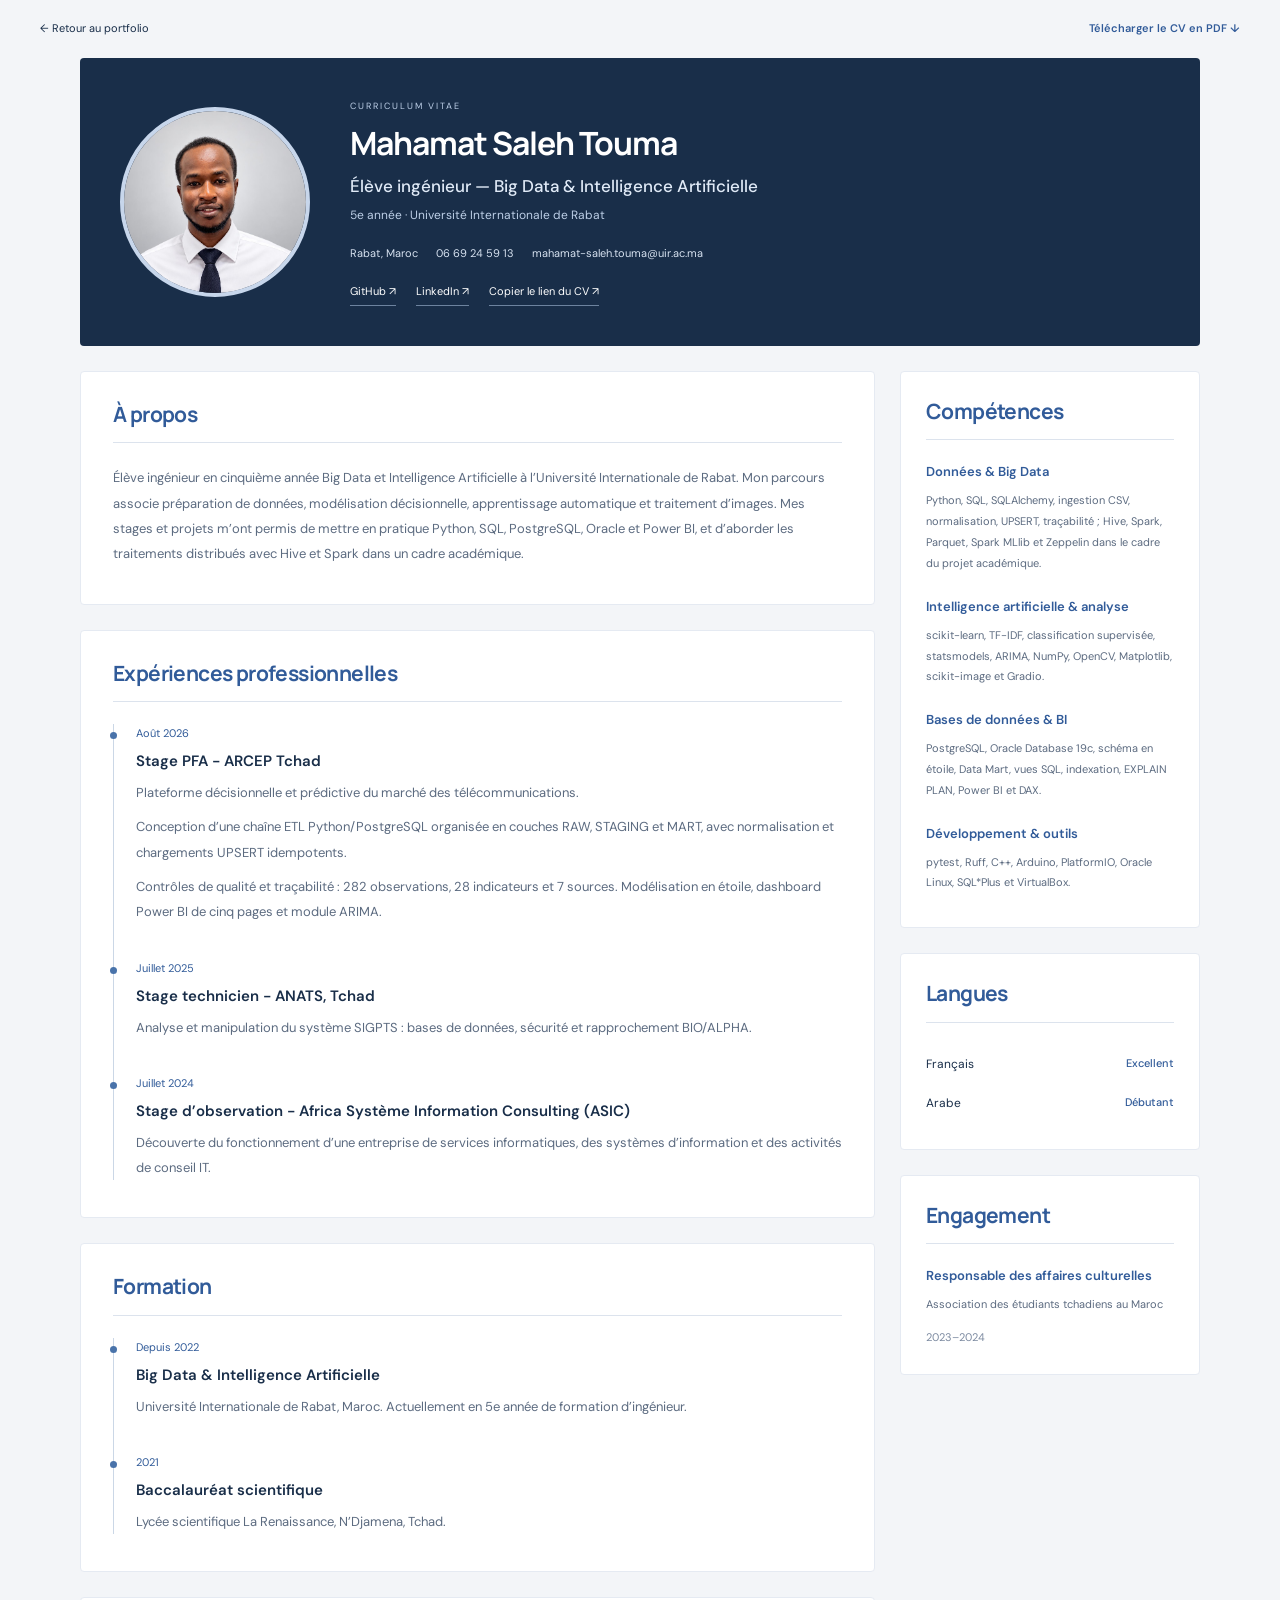
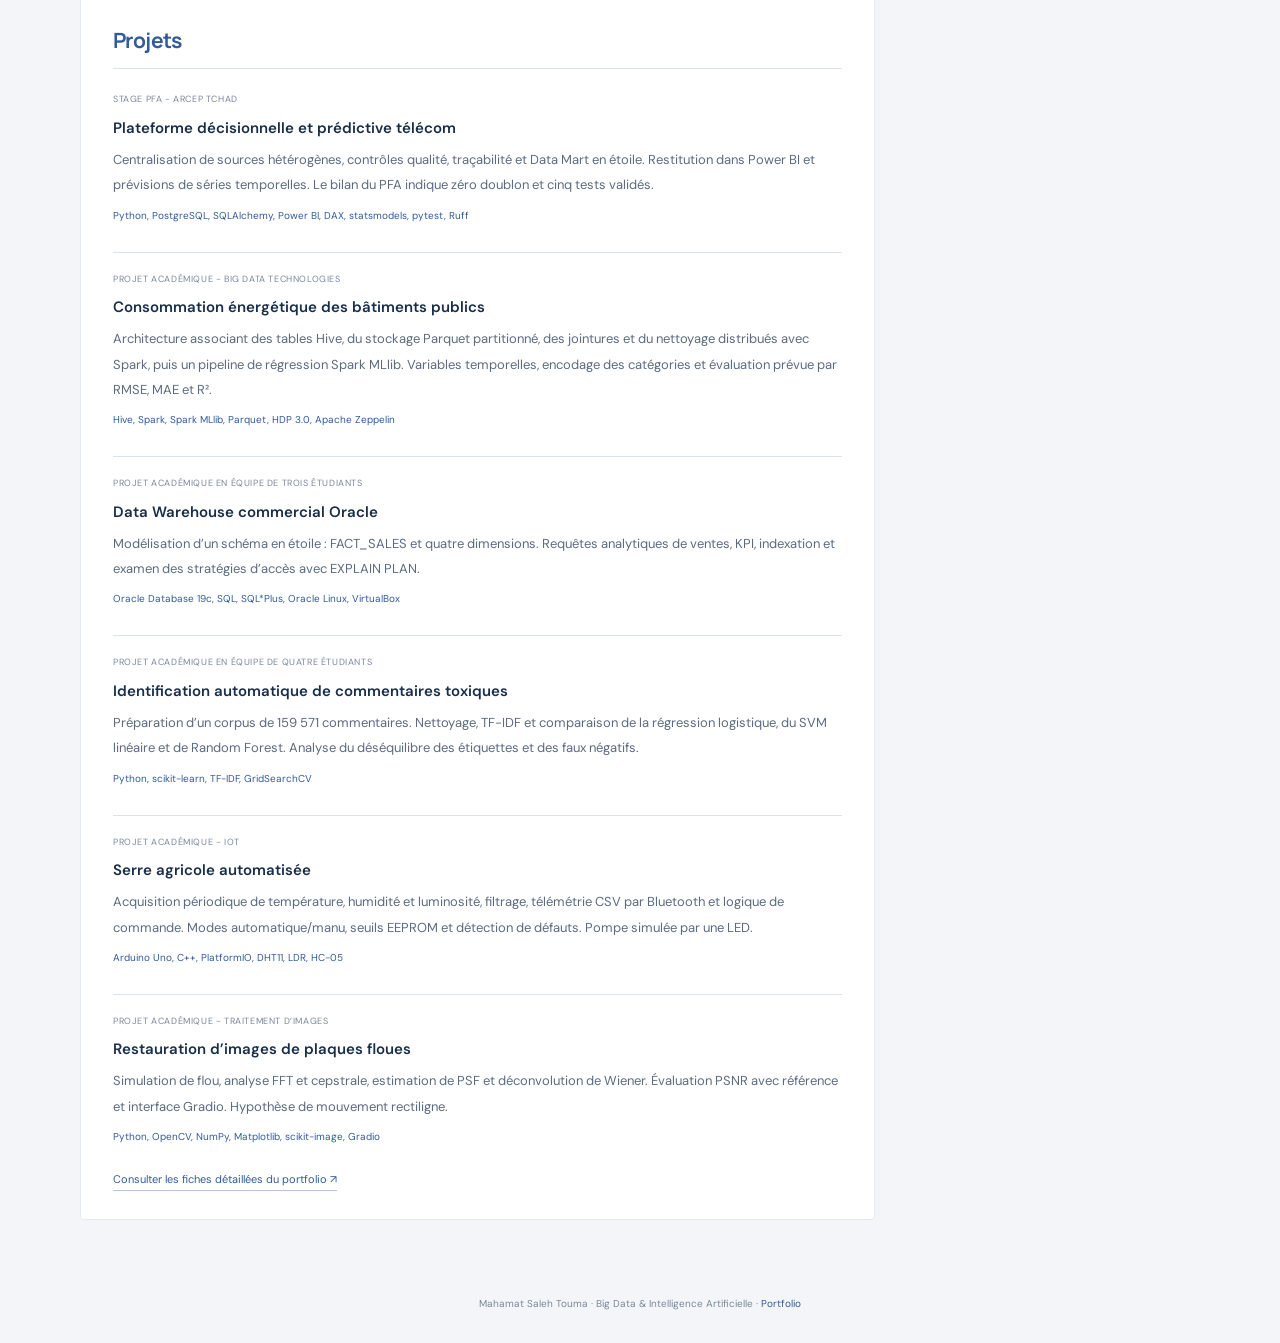
==== cv.html @ 00eb1ace "Publier le portfolio Big Data et IA" ====
<!doctype html><html lang="fr"><head><meta charset="utf-8"><meta name="viewport" content="width=device-width,initial-scale=1"><title>CV — Mahamat Saleh Touma | Big Data & IA</title><meta name="description" content="CV de Mahamat Saleh Touma, élève ingénieur en 5e année Big Data et IA à l’UIR. Expériences, formation, compétences et projets."><link rel="stylesheet" href="cv.css"></head><body>
<header class="cv-top"><a href="./">← Retour au portfolio</a><a href="cv-mahamat-saleh-touma.pdf" download>Télécharger le CV en PDF ↓</a></header>
<nav class="cv-rail" aria-label="Rubriques du CV"><a href="#profil">Profil</a><a href="#experience">Expériences</a><a href="#formation">Formation</a><a href="#competences">Compétences</a><a href="#projets">Projets</a><a href="#langues">Langues</a></nav>
<main class="cv-page"><section class="cv-banner"><img src="portrait.png" alt="Portrait de Mahamat Saleh Touma" width="1130" height="1392"><div><p class="cv-overline">CURRICULUM VITAE</p><h1>Mahamat Saleh Touma</h1><h2>Élève ingénieur — Big Data & Intelligence Artificielle</h2><p>5e année · Université Internationale de Rabat</p><div class="cv-banner-contact"><span>Rabat, Maroc</span><a href="tel:+212669245913">06 69 24 59 13</a><a href="mailto:mahamat-saleh.touma@uir.ac.ma">mahamat-saleh.touma@uir.ac.ma</a></div><div class="cv-banner-links"><a href="https://github.com/toumaj1" target="_blank" rel="noopener noreferrer">GitHub ↗</a><a href="https://www.linkedin.com/in/mahamat-saleh-touma-a83767278" target="_blank" rel="noopener noreferrer">LinkedIn ↗</a><button id="share-cv" type="button">Copier le lien du CV ↗</button><span id="copy-status" role="status"></span></div></div></section>
<div class="cv-columns"><div class="cv-main"><section class="cv-panel" id="profil"><h2>À propos</h2><p>Élève ingénieur en cinquième année Big Data et Intelligence Artificielle à l’Université Internationale de Rabat. Mon parcours associe préparation de données, modélisation décisionnelle, apprentissage automatique et traitement d’images. Mes stages et projets m’ont permis de mettre en pratique Python, SQL, PostgreSQL, Oracle et Power BI, et d’aborder les traitements distribués avec Hive et Spark dans un cadre académique.</p></section><section class="cv-panel" id="experience"><h2>Expériences professionnelles</h2><article class="cv-entry"><span>Août 2026</span><h3>Stage PFA - ARCEP Tchad</h3><p>Plateforme décisionnelle et prédictive du marché des télécommunications.</p><p>Conception d’une chaîne ETL Python/PostgreSQL organisée en couches RAW, STAGING et MART, avec normalisation et chargements UPSERT idempotents.</p><p>Contrôles de qualité et traçabilité : 282 observations, 28 indicateurs et 7 sources. Modélisation en étoile, dashboard Power BI de cinq pages et module ARIMA.</p></article><article class="cv-entry"><span>Juillet 2025</span><h3>Stage technicien - ANATS, Tchad</h3><p>Analyse et manipulation du système SIGPTS : bases de données, sécurité et rapprochement BIO/ALPHA.</p></article><article class="cv-entry"><span>Juillet 2024</span><h3>Stage d’observation - Africa Système Information Consulting (ASIC)</h3><p>Découverte du fonctionnement d’une entreprise de services informatiques, des systèmes d’information et des activités de conseil IT.</p></article></section><section class="cv-panel" id="formation"><h2>Formation</h2><article class="cv-entry"><span>Depuis 2022</span><h3>Big Data &amp; Intelligence Artificielle</h3><p>Université Internationale de Rabat, Maroc. Actuellement en 5e année de formation d’ingénieur.</p></article><article class="cv-entry"><span>2021</span><h3>Baccalauréat scientifique</h3><p>Lycée scientifique La Renaissance, N’Djamena, Tchad.</p></article></section><section class="cv-panel" id="projets"><h2>Projets</h2><div class="cv-projects"><article class="cv-project"><p class="cv-project-type">Stage PFA - ARCEP Tchad</p><h3>Plateforme décisionnelle et prédictive télécom</h3><p>Centralisation de sources hétérogènes, contrôles qualité, traçabilité et Data Mart en étoile. Restitution dans Power BI et prévisions de séries temporelles. Le bilan du PFA indique zéro doublon et cinq tests validés.</p><p class="cv-tech">Python, PostgreSQL, SQLAlchemy, Power BI, DAX, statsmodels, pytest, Ruff</p></article><article class="cv-project"><p class="cv-project-type">Projet académique - Big Data Technologies</p><h3>Consommation énergétique des bâtiments publics</h3><p>Architecture associant des tables Hive, du stockage Parquet partitionné, des jointures et du nettoyage distribués avec Spark, puis un pipeline de régression Spark MLlib. Variables temporelles, encodage des catégories et évaluation prévue par RMSE, MAE et R².</p><p class="cv-tech">Hive, Spark, Spark MLlib, Parquet, HDP 3.0, Apache Zeppelin</p></article><article class="cv-project"><p class="cv-project-type">Projet académique en équipe de trois étudiants</p><h3>Data Warehouse commercial Oracle</h3><p>Modélisation d’un schéma en étoile : FACT_SALES et quatre dimensions. Requêtes analytiques de ventes, KPI, indexation et examen des stratégies d’accès avec EXPLAIN PLAN.</p><p class="cv-tech">Oracle Database 19c, SQL, SQL*Plus, Oracle Linux, VirtualBox</p></article><article class="cv-project"><p class="cv-project-type">Projet académique en équipe de quatre étudiants</p><h3>Identification automatique de commentaires toxiques</h3><p>Préparation d’un corpus de 159 571 commentaires. Nettoyage, TF-IDF et comparaison de la régression logistique, du SVM linéaire et de Random Forest. Analyse du déséquilibre des étiquettes et des faux négatifs.</p><p class="cv-tech">Python, scikit-learn, TF-IDF, GridSearchCV</p></article><article class="cv-project"><p class="cv-project-type">Projet académique - IoT</p><h3>Serre agricole automatisée</h3><p>Acquisition périodique de température, humidité et luminosité, filtrage, télémétrie CSV par Bluetooth et logique de commande. Modes automatique/manu, seuils EEPROM et détection de défauts. Pompe simulée par une LED.</p><p class="cv-tech">Arduino Uno, C++, PlatformIO, DHT11, LDR, HC-05</p></article><article class="cv-project"><p class="cv-project-type">Projet académique - Traitement d’images</p><h3>Restauration d’images de plaques floues</h3><p>Simulation de flou, analyse FFT et cepstrale, estimation de PSF et déconvolution de Wiener. Évaluation PSNR avec référence et interface Gradio. Hypothèse de mouvement rectiligne.</p><p class="cv-tech">Python, OpenCV, NumPy, Matplotlib, scikit-image, Gradio</p></article></div><a class="cv-more" href="./#projets">Consulter les fiches détaillées du portfolio ↗</a></section></div><aside><section class="cv-panel" id="competences"><h2>Compétences</h2><article><h3>Données &amp; Big Data</h3><p>Python, SQL, SQLAlchemy, ingestion CSV, normalisation, UPSERT, traçabilité ; Hive, Spark, Parquet, Spark MLlib et Zeppelin dans le cadre du projet académique.</p></article><article><h3>Intelligence artificielle &amp; analyse</h3><p>scikit-learn, TF-IDF, classification supervisée, statsmodels, ARIMA, NumPy, OpenCV, Matplotlib, scikit-image et Gradio.</p></article><article><h3>Bases de données &amp; BI</h3><p>PostgreSQL, Oracle Database 19c, schéma en étoile, Data Mart, vues SQL, indexation, EXPLAIN PLAN, Power BI et DAX.</p></article><article><h3>Développement &amp; outils</h3><p>pytest, Ruff, C++, Arduino, PlatformIO, Oracle Linux, SQL*Plus et VirtualBox.</p></article></section><section class="cv-panel" id="langues"><h2>Langues</h2><div class="cv-language"><span>Français</span><strong>Excellent</strong></div><div class="cv-language"><span>Arabe</span><strong>Débutant</strong></div></section><section class="cv-panel"><h2>Engagement</h2><h3>Responsable des affaires culturelles</h3><p>Association des étudiants tchadiens au Maroc</p><span class="cv-date">2023–2024</span></section></aside></div></main><footer>Mahamat Saleh Touma · Big Data & Intelligence Artificielle · <a href="./">Portfolio</a></footer><script>document.getElementById('share-cv').addEventListener('click',async()=>{let s=document.getElementById('copy-status');try{await navigator.clipboard.writeText(location.href.split('#')[0]);s.textContent='Lien copié';}catch{ s.textContent='Copiez l’adresse depuis votre navigateur.';}});</script></body></html>
---- cv.css ----
@import url('https://fonts.googleapis.com/css2?family=DM+Sans:wght@400;500;600;700&family=Manrope:wght@500;600;700;800&display=swap');
:root{--ink:#192e49;--blue:#315b99;--muted:#647186;--line:#dce3ed}*{box-sizing:border-box}html{scroll-behavior:smooth;scroll-padding-top:30px}body{margin:0;background:#f3f5f8;color:var(--ink);font-family:'DM Sans',Arial,sans-serif;line-height:1.8;font-size:14px}a{color:inherit;text-decoration:none}button{font:inherit;cursor:pointer}a:focus-visible,button:focus-visible{outline:3px solid #6b96d3;outline-offset:4px}.cv-top{max-width:1320px;margin:auto;padding:19px 40px;display:flex;justify-content:space-between;font-size:11px}.cv-top a:last-child{color:var(--blue);font-weight:600}.cv-rail{position:fixed;left:18px;top:30%;display:flex;flex-direction:column;background:#192e49;border-radius:5px;padding:15px 0;width:96px;z-index:2;box-shadow:0 6px 25px #192e4920}.cv-rail a{font-size:10px;color:#d7e2f0;text-align:center;padding:12px 5px;transition:background .2s}.cv-rail a:hover{background:#304c70;color:white}.cv-page{max-width:1160px;margin:0 auto 40px;padding:0 20px}.cv-banner{display:grid;grid-template-columns:190px 1fr;gap:40px;background:#192e49;color:white;padding:40px;border-radius:4px;align-items:center}.cv-banner img{width:190px;height:190px;object-fit:cover;object-position:50% 33%;border-radius:50%;border:4px solid #c7d6eb}.cv-overline{font-size:9px;letter-spacing:2px;color:#bdcfe7;margin:0 0 10px}.cv-banner h1{font-family:Manrope,Arial,sans-serif;font-size:32px;line-height:1.2;margin:0 0 12px;letter-spacing:-1px}.cv-banner h2{font-size:17px;font-weight:500;margin:0;color:#e0eaf7;line-height:1.5}.cv-banner>div>p:not(.cv-overline){font-size:12px;color:#bdcfe7;margin:5px 0 18px}.cv-banner-contact{display:flex;gap:7px 18px;flex-wrap:wrap;font-size:11px;color:#d7e2f0}.cv-banner-links{display:flex;gap:20px;flex-wrap:wrap;font-size:11px;margin-top:18px}.cv-banner-links button{background:none;border:0;padding:0;color:inherit;font-size:11px}.cv-banner-links a,.cv-banner-links button{border-bottom:1px solid #6d839f;padding-bottom:3px}.cv-banner-links #copy-status{font-size:10px;color:#c5d8f3}.cv-columns{display:grid;grid-template-columns:1fr 300px;gap:25px;margin-top:25px;align-items:start}.cv-panel{background:white;padding:28px 32px;margin-bottom:25px;border:1px solid #e5eaf2;border-radius:4px}.cv-panel>h2{font:700 21px/1.4 Manrope,Arial,sans-serif;color:var(--blue);margin:0 0 22px;padding-bottom:13px;border-bottom:1px solid var(--line);letter-spacing:-.6px}.cv-panel p{font-size:13px;color:#5c6b80;line-height:1.95;margin:0 0 9px}.cv-panel h3{font-size:15px;font-weight:600;line-height:1.6;margin:0 0 7px;color:var(--ink)}.cv-entry{border-left:1px solid #cbd7e6;padding:0 0 25px 22px;position:relative}.cv-entry:before{content:'';position:absolute;width:7px;height:7px;border-radius:50%;background:#4973aa;left:-4px;top:8px}.cv-entry:last-child{padding-bottom:0}.cv-entry>span{font-size:11px;color:var(--blue);display:block;margin-bottom:5px}.cv-projects{display:grid;grid-template-columns:1fr;gap:18px}.cv-project{padding-bottom:18px;border-bottom:1px solid var(--line)}.cv-project:last-child{border:0;padding-bottom:0}.cv-project .cv-project-type{font-size:9px;letter-spacing:.6px;text-transform:uppercase;margin-bottom:7px;color:#7a879a}.cv-project .cv-tech{font-size:10px;color:var(--blue);line-height:1.8;margin-top:8px}.cv-more{font-size:11px;display:inline-block;border-bottom:1px solid #b7c7df;color:var(--blue);margin-top:15px}.cv-columns aside .cv-panel{padding:25px}.cv-columns aside article+article{margin-top:23px}.cv-columns aside h3{font-size:13px;color:var(--blue)}.cv-columns aside p{font-size:11px;line-height:1.9}.cv-language{display:flex;justify-content:space-between;font-size:12px;padding:9px 0}.cv-language strong{font-size:11px;font-weight:500;color:var(--blue)}.cv-date{font-size:11px;color:#7c8aa0}footer{text-align:center;padding:10px 20px 30px;font-size:10px;color:#7a879a}footer a{color:var(--blue)}@media(max-width:1430px){.cv-rail{display:none}}@media(min-width:1600px){.cv-page{max-width:1240px}.cv-columns{grid-template-columns:1fr 340px}}@media(max-width:850px){.cv-banner{grid-template-columns:130px 1fr;gap:25px;padding:30px}.cv-banner img{width:130px;height:160px;border-radius:3px}.cv-banner h1{font-size:26px}.cv-banner h2{font-size:14px}.cv-columns{grid-template-columns:1fr 260px;gap:15px}.cv-panel{padding:23px}.cv-top{padding:17px 25px}.cv-panel>h2{font-size:19px}.cv-columns aside .cv-panel{padding:20px}}@media(max-width:650px){.cv-top{font-size:9px;padding:15px 20px;gap:20px}.cv-page{padding:0 14px}.cv-banner{display:block;padding:26px}.cv-banner img{width:115px;height:115px;border-radius:50%;margin-bottom:21px;object-position:50% 32%;border-width:3px}.cv-banner h1{font-size:27px}.cv-banner h2{font-size:15px}.cv-banner-contact{font-size:10px;gap:7px 14px}.cv-banner-links{gap:17px;font-size:10px}.cv-columns{display:flex;flex-direction:column;gap:0;margin-top:16px}.cv-main{width:100%}.cv-columns aside{width:100%}.cv-panel{padding:24px;margin-bottom:16px}.cv-panel p{font-size:12px}.cv-entry{padding-left:17px}.cv-project-type{font-size:8px!important}.cv-banner .cv-overline{font-size:8px}.cv-panel h3{font-size:14px}}@media print{body{background:white;font-size:10pt}.cv-top,.cv-rail,.cv-banner-links button{display:none}.cv-page{padding:0;max-width:none}.cv-banner{print-color-adjust:exact;-webkit-print-color-adjust:exact;padding:25px;grid-template-columns:110px 1fr;gap:25px}.cv-banner img{width:110px;height:120px;border-radius:3px}.cv-banner h1{font-size:25px}.cv-banner h2{font-size:14px}.cv-columns{display:block}.cv-panel{padding:15px 0;border:0;break-inside:auto}.cv-project,.cv-entry{break-inside:avoid}.cv-panel p{font-size:10pt}.cv-panel>h2{font-size:16pt}.cv-banner-contact{font-size:9px}footer{display:none}}
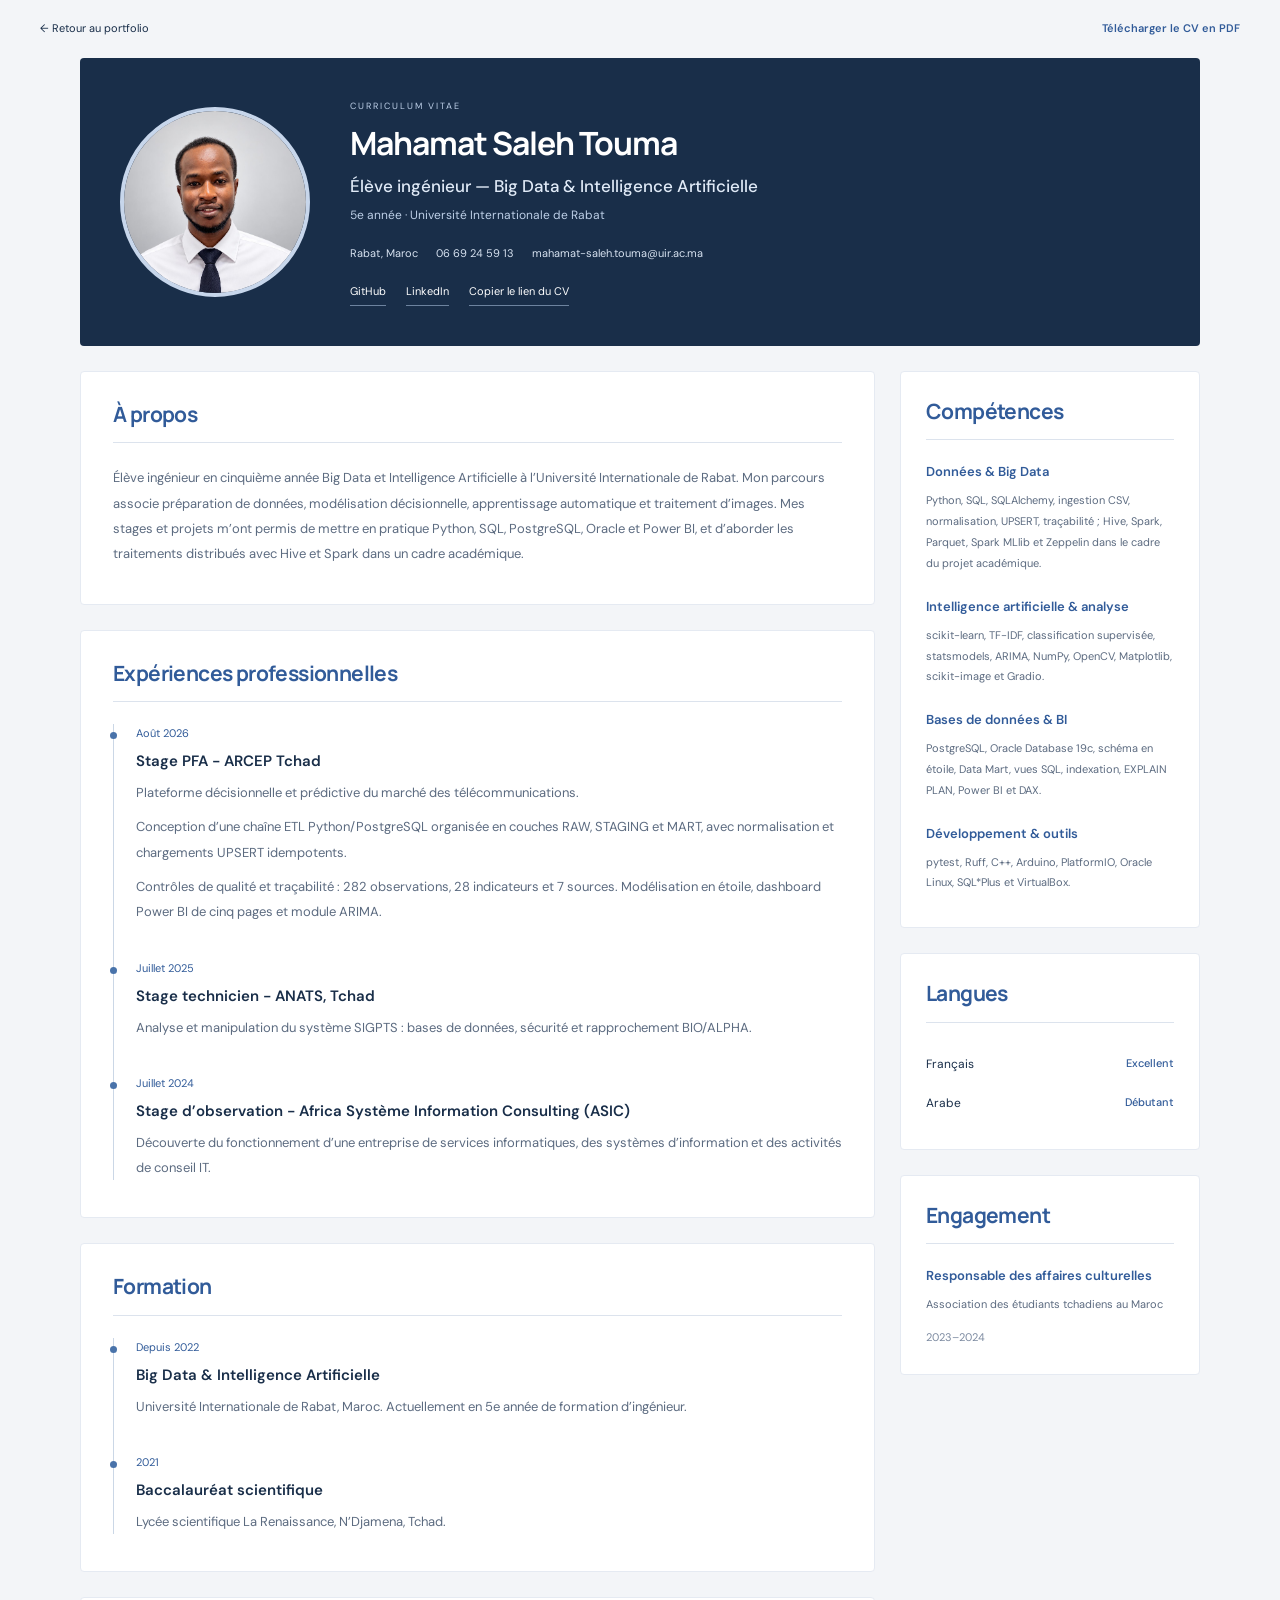
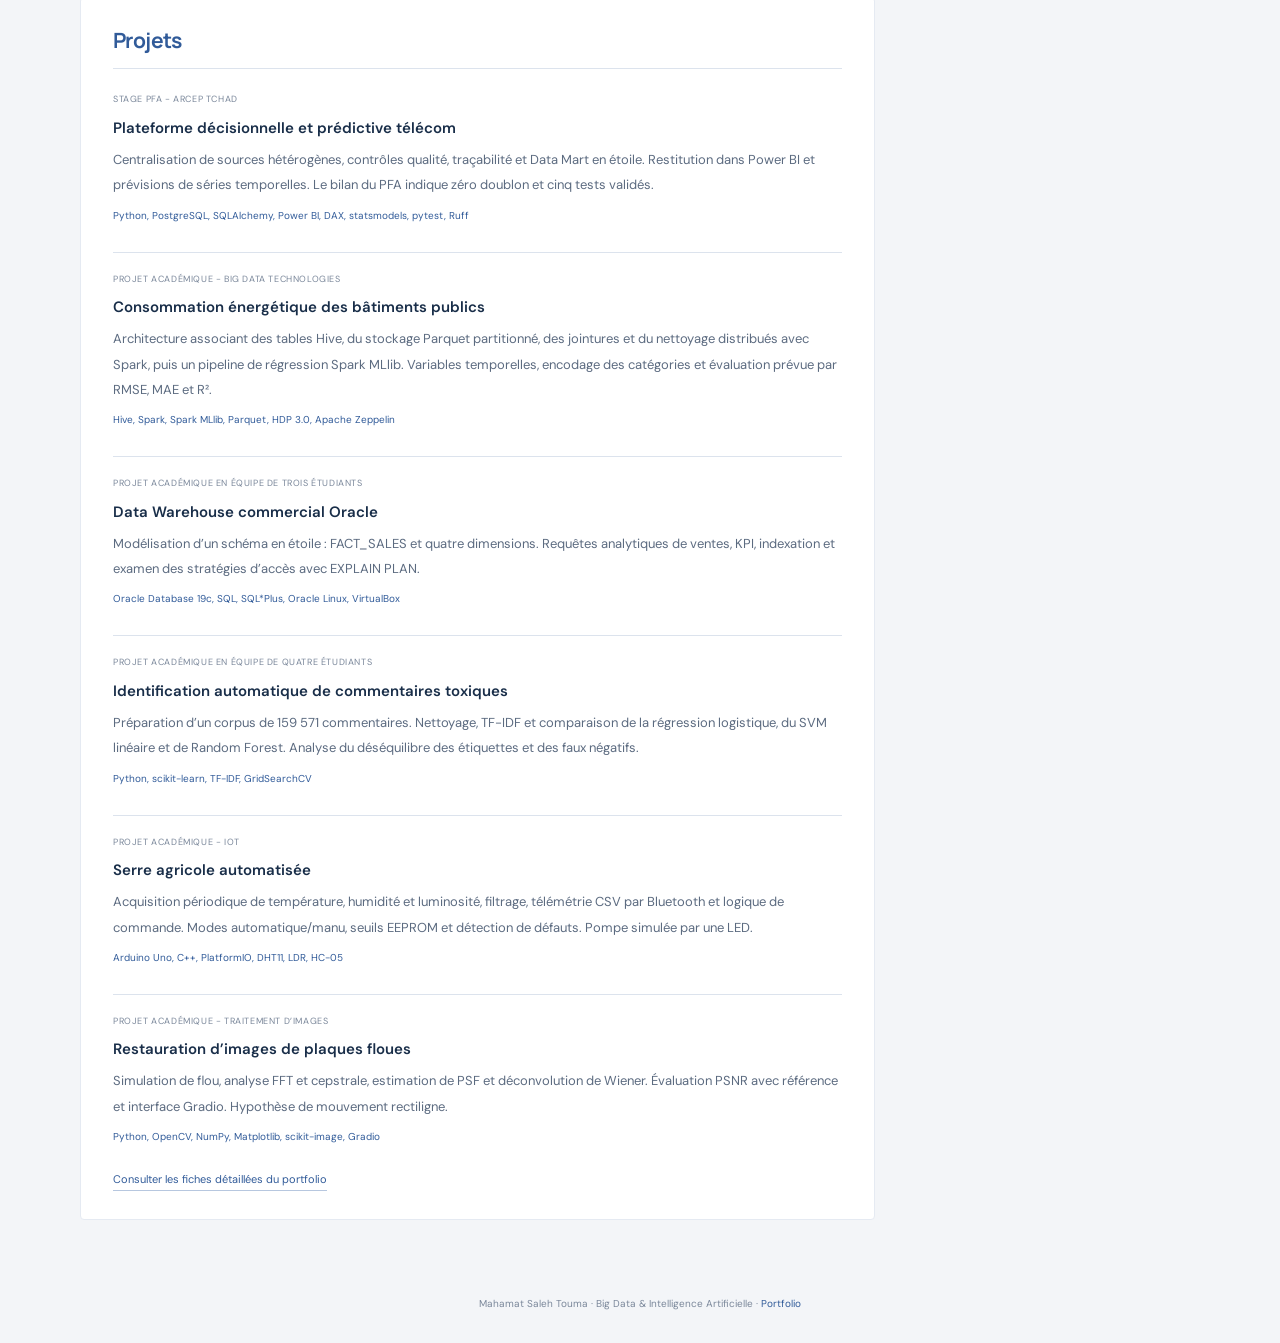
==== commit 5ee9019a: "Retirer les flèches des liens et boutons" ====
--- a/cv.html
+++ b/cv.html
@@ -1,5 +1,5 @@
 <!doctype html><html lang="fr"><head><meta charset="utf-8"><meta name="viewport" content="width=device-width,initial-scale=1"><title>CV — Mahamat Saleh Touma | Big Data & IA</title><meta name="description" content="CV de Mahamat Saleh Touma, élève ingénieur en 5e année Big Data et IA à l’UIR. Expériences, formation, compétences et projets."><link rel="stylesheet" href="cv.css"></head><body>
-<header class="cv-top"><a href="./">← Retour au portfolio</a><a href="cv-mahamat-saleh-touma.pdf" download>Télécharger le CV en PDF ↓</a></header>
+<header class="cv-top"><a href="./">← Retour au portfolio</a><a href="cv-mahamat-saleh-touma.pdf" download>Télécharger le CV en PDF </a></header>
 <nav class="cv-rail" aria-label="Rubriques du CV"><a href="#profil">Profil</a><a href="#experience">Expériences</a><a href="#formation">Formation</a><a href="#competences">Compétences</a><a href="#projets">Projets</a><a href="#langues">Langues</a></nav>
-<main class="cv-page"><section class="cv-banner"><img src="portrait.png" alt="Portrait de Mahamat Saleh Touma" width="1130" height="1392"><div><p class="cv-overline">CURRICULUM VITAE</p><h1>Mahamat Saleh Touma</h1><h2>Élève ingénieur — Big Data & Intelligence Artificielle</h2><p>5e année · Université Internationale de Rabat</p><div class="cv-banner-contact"><span>Rabat, Maroc</span><a href="tel:+212669245913">06 69 24 59 13</a><a href="mailto:mahamat-saleh.touma@uir.ac.ma">mahamat-saleh.touma@uir.ac.ma</a></div><div class="cv-banner-links"><a href="https://github.com/toumaj1" target="_blank" rel="noopener noreferrer">GitHub ↗</a><a href="https://www.linkedin.com/in/mahamat-saleh-touma-a83767278" target="_blank" rel="noopener noreferrer">LinkedIn ↗</a><button id="share-cv" type="button">Copier le lien du CV ↗</button><span id="copy-status" role="status"></span></div></div></section>
-<div class="cv-columns"><div class="cv-main"><section class="cv-panel" id="profil"><h2>À propos</h2><p>Élève ingénieur en cinquième année Big Data et Intelligence Artificielle à l’Université Internationale de Rabat. Mon parcours associe préparation de données, modélisation décisionnelle, apprentissage automatique et traitement d’images. Mes stages et projets m’ont permis de mettre en pratique Python, SQL, PostgreSQL, Oracle et Power BI, et d’aborder les traitements distribués avec Hive et Spark dans un cadre académique.</p></section><section class="cv-panel" id="experience"><h2>Expériences professionnelles</h2><article class="cv-entry"><span>Août 2026</span><h3>Stage PFA - ARCEP Tchad</h3><p>Plateforme décisionnelle et prédictive du marché des télécommunications.</p><p>Conception d’une chaîne ETL Python/PostgreSQL organisée en couches RAW, STAGING et MART, avec normalisation et chargements UPSERT idempotents.</p><p>Contrôles de qualité et traçabilité : 282 observations, 28 indicateurs et 7 sources. Modélisation en étoile, dashboard Power BI de cinq pages et module ARIMA.</p></article><article class="cv-entry"><span>Juillet 2025</span><h3>Stage technicien - ANATS, Tchad</h3><p>Analyse et manipulation du système SIGPTS : bases de données, sécurité et rapprochement BIO/ALPHA.</p></article><article class="cv-entry"><span>Juillet 2024</span><h3>Stage d’observation - Africa Système Information Consulting (ASIC)</h3><p>Découverte du fonctionnement d’une entreprise de services informatiques, des systèmes d’information et des activités de conseil IT.</p></article></section><section class="cv-panel" id="formation"><h2>Formation</h2><article class="cv-entry"><span>Depuis 2022</span><h3>Big Data &amp; Intelligence Artificielle</h3><p>Université Internationale de Rabat, Maroc. Actuellement en 5e année de formation d’ingénieur.</p></article><article class="cv-entry"><span>2021</span><h3>Baccalauréat scientifique</h3><p>Lycée scientifique La Renaissance, N’Djamena, Tchad.</p></article></section><section class="cv-panel" id="projets"><h2>Projets</h2><div class="cv-projects"><article class="cv-project"><p class="cv-project-type">Stage PFA - ARCEP Tchad</p><h3>Plateforme décisionnelle et prédictive télécom</h3><p>Centralisation de sources hétérogènes, contrôles qualité, traçabilité et Data Mart en étoile. Restitution dans Power BI et prévisions de séries temporelles. Le bilan du PFA indique zéro doublon et cinq tests validés.</p><p class="cv-tech">Python, PostgreSQL, SQLAlchemy, Power BI, DAX, statsmodels, pytest, Ruff</p></article><article class="cv-project"><p class="cv-project-type">Projet académique - Big Data Technologies</p><h3>Consommation énergétique des bâtiments publics</h3><p>Architecture associant des tables Hive, du stockage Parquet partitionné, des jointures et du nettoyage distribués avec Spark, puis un pipeline de régression Spark MLlib. Variables temporelles, encodage des catégories et évaluation prévue par RMSE, MAE et R².</p><p class="cv-tech">Hive, Spark, Spark MLlib, Parquet, HDP 3.0, Apache Zeppelin</p></article><article class="cv-project"><p class="cv-project-type">Projet académique en équipe de trois étudiants</p><h3>Data Warehouse commercial Oracle</h3><p>Modélisation d’un schéma en étoile : FACT_SALES et quatre dimensions. Requêtes analytiques de ventes, KPI, indexation et examen des stratégies d’accès avec EXPLAIN PLAN.</p><p class="cv-tech">Oracle Database 19c, SQL, SQL*Plus, Oracle Linux, VirtualBox</p></article><article class="cv-project"><p class="cv-project-type">Projet académique en équipe de quatre étudiants</p><h3>Identification automatique de commentaires toxiques</h3><p>Préparation d’un corpus de 159 571 commentaires. Nettoyage, TF-IDF et comparaison de la régression logistique, du SVM linéaire et de Random Forest. Analyse du déséquilibre des étiquettes et des faux négatifs.</p><p class="cv-tech">Python, scikit-learn, TF-IDF, GridSearchCV</p></article><article class="cv-project"><p class="cv-project-type">Projet académique - IoT</p><h3>Serre agricole automatisée</h3><p>Acquisition périodique de température, humidité et luminosité, filtrage, télémétrie CSV par Bluetooth et logique de commande. Modes automatique/manu, seuils EEPROM et détection de défauts. Pompe simulée par une LED.</p><p class="cv-tech">Arduino Uno, C++, PlatformIO, DHT11, LDR, HC-05</p></article><article class="cv-project"><p class="cv-project-type">Projet académique - Traitement d’images</p><h3>Restauration d’images de plaques floues</h3><p>Simulation de flou, analyse FFT et cepstrale, estimation de PSF et déconvolution de Wiener. Évaluation PSNR avec référence et interface Gradio. Hypothèse de mouvement rectiligne.</p><p class="cv-tech">Python, OpenCV, NumPy, Matplotlib, scikit-image, Gradio</p></article></div><a class="cv-more" href="./#projets">Consulter les fiches détaillées du portfolio ↗</a></section></div><aside><section class="cv-panel" id="competences"><h2>Compétences</h2><article><h3>Données &amp; Big Data</h3><p>Python, SQL, SQLAlchemy, ingestion CSV, normalisation, UPSERT, traçabilité ; Hive, Spark, Parquet, Spark MLlib et Zeppelin dans le cadre du projet académique.</p></article><article><h3>Intelligence artificielle &amp; analyse</h3><p>scikit-learn, TF-IDF, classification supervisée, statsmodels, ARIMA, NumPy, OpenCV, Matplotlib, scikit-image et Gradio.</p></article><article><h3>Bases de données &amp; BI</h3><p>PostgreSQL, Oracle Database 19c, schéma en étoile, Data Mart, vues SQL, indexation, EXPLAIN PLAN, Power BI et DAX.</p></article><article><h3>Développement &amp; outils</h3><p>pytest, Ruff, C++, Arduino, PlatformIO, Oracle Linux, SQL*Plus et VirtualBox.</p></article></section><section class="cv-panel" id="langues"><h2>Langues</h2><div class="cv-language"><span>Français</span><strong>Excellent</strong></div><div class="cv-language"><span>Arabe</span><strong>Débutant</strong></div></section><section class="cv-panel"><h2>Engagement</h2><h3>Responsable des affaires culturelles</h3><p>Association des étudiants tchadiens au Maroc</p><span class="cv-date">2023–2024</span></section></aside></div></main><footer>Mahamat Saleh Touma · Big Data & Intelligence Artificielle · <a href="./">Portfolio</a></footer><script>document.getElementById('share-cv').addEventListener('click',async()=>{let s=document.getElementById('copy-status');try{await navigator.clipboard.writeText(location.href.split('#')[0]);s.textContent='Lien copié';}catch{ s.textContent='Copiez l’adresse depuis votre navigateur.';}});</script></body></html>+<main class="cv-page"><section class="cv-banner"><img src="portrait.png" alt="Portrait de Mahamat Saleh Touma" width="1130" height="1392"><div><p class="cv-overline">CURRICULUM VITAE</p><h1>Mahamat Saleh Touma</h1><h2>Élève ingénieur — Big Data & Intelligence Artificielle</h2><p>5e année · Université Internationale de Rabat</p><div class="cv-banner-contact"><span>Rabat, Maroc</span><a href="tel:+212669245913">06 69 24 59 13</a><a href="mailto:mahamat-saleh.touma@uir.ac.ma">mahamat-saleh.touma@uir.ac.ma</a></div><div class="cv-banner-links"><a href="https://github.com/toumaj1" target="_blank" rel="noopener noreferrer">GitHub </a><a href="https://www.linkedin.com/in/mahamat-saleh-touma-a83767278" target="_blank" rel="noopener noreferrer">LinkedIn </a><button id="share-cv" type="button">Copier le lien du CV </button><span id="copy-status" role="status"></span></div></div></section>
+<div class="cv-columns"><div class="cv-main"><section class="cv-panel" id="profil"><h2>À propos</h2><p>Élève ingénieur en cinquième année Big Data et Intelligence Artificielle à l’Université Internationale de Rabat. Mon parcours associe préparation de données, modélisation décisionnelle, apprentissage automatique et traitement d’images. Mes stages et projets m’ont permis de mettre en pratique Python, SQL, PostgreSQL, Oracle et Power BI, et d’aborder les traitements distribués avec Hive et Spark dans un cadre académique.</p></section><section class="cv-panel" id="experience"><h2>Expériences professionnelles</h2><article class="cv-entry"><span>Août 2026</span><h3>Stage PFA - ARCEP Tchad</h3><p>Plateforme décisionnelle et prédictive du marché des télécommunications.</p><p>Conception d’une chaîne ETL Python/PostgreSQL organisée en couches RAW, STAGING et MART, avec normalisation et chargements UPSERT idempotents.</p><p>Contrôles de qualité et traçabilité : 282 observations, 28 indicateurs et 7 sources. Modélisation en étoile, dashboard Power BI de cinq pages et module ARIMA.</p></article><article class="cv-entry"><span>Juillet 2025</span><h3>Stage technicien - ANATS, Tchad</h3><p>Analyse et manipulation du système SIGPTS : bases de données, sécurité et rapprochement BIO/ALPHA.</p></article><article class="cv-entry"><span>Juillet 2024</span><h3>Stage d’observation - Africa Système Information Consulting (ASIC)</h3><p>Découverte du fonctionnement d’une entreprise de services informatiques, des systèmes d’information et des activités de conseil IT.</p></article></section><section class="cv-panel" id="formation"><h2>Formation</h2><article class="cv-entry"><span>Depuis 2022</span><h3>Big Data &amp; Intelligence Artificielle</h3><p>Université Internationale de Rabat, Maroc. Actuellement en 5e année de formation d’ingénieur.</p></article><article class="cv-entry"><span>2021</span><h3>Baccalauréat scientifique</h3><p>Lycée scientifique La Renaissance, N’Djamena, Tchad.</p></article></section><section class="cv-panel" id="projets"><h2>Projets</h2><div class="cv-projects"><article class="cv-project"><p class="cv-project-type">Stage PFA - ARCEP Tchad</p><h3>Plateforme décisionnelle et prédictive télécom</h3><p>Centralisation de sources hétérogènes, contrôles qualité, traçabilité et Data Mart en étoile. Restitution dans Power BI et prévisions de séries temporelles. Le bilan du PFA indique zéro doublon et cinq tests validés.</p><p class="cv-tech">Python, PostgreSQL, SQLAlchemy, Power BI, DAX, statsmodels, pytest, Ruff</p></article><article class="cv-project"><p class="cv-project-type">Projet académique - Big Data Technologies</p><h3>Consommation énergétique des bâtiments publics</h3><p>Architecture associant des tables Hive, du stockage Parquet partitionné, des jointures et du nettoyage distribués avec Spark, puis un pipeline de régression Spark MLlib. Variables temporelles, encodage des catégories et évaluation prévue par RMSE, MAE et R².</p><p class="cv-tech">Hive, Spark, Spark MLlib, Parquet, HDP 3.0, Apache Zeppelin</p></article><article class="cv-project"><p class="cv-project-type">Projet académique en équipe de trois étudiants</p><h3>Data Warehouse commercial Oracle</h3><p>Modélisation d’un schéma en étoile : FACT_SALES et quatre dimensions. Requêtes analytiques de ventes, KPI, indexation et examen des stratégies d’accès avec EXPLAIN PLAN.</p><p class="cv-tech">Oracle Database 19c, SQL, SQL*Plus, Oracle Linux, VirtualBox</p></article><article class="cv-project"><p class="cv-project-type">Projet académique en équipe de quatre étudiants</p><h3>Identification automatique de commentaires toxiques</h3><p>Préparation d’un corpus de 159 571 commentaires. Nettoyage, TF-IDF et comparaison de la régression logistique, du SVM linéaire et de Random Forest. Analyse du déséquilibre des étiquettes et des faux négatifs.</p><p class="cv-tech">Python, scikit-learn, TF-IDF, GridSearchCV</p></article><article class="cv-project"><p class="cv-project-type">Projet académique - IoT</p><h3>Serre agricole automatisée</h3><p>Acquisition périodique de température, humidité et luminosité, filtrage, télémétrie CSV par Bluetooth et logique de commande. Modes automatique/manu, seuils EEPROM et détection de défauts. Pompe simulée par une LED.</p><p class="cv-tech">Arduino Uno, C++, PlatformIO, DHT11, LDR, HC-05</p></article><article class="cv-project"><p class="cv-project-type">Projet académique - Traitement d’images</p><h3>Restauration d’images de plaques floues</h3><p>Simulation de flou, analyse FFT et cepstrale, estimation de PSF et déconvolution de Wiener. Évaluation PSNR avec référence et interface Gradio. Hypothèse de mouvement rectiligne.</p><p class="cv-tech">Python, OpenCV, NumPy, Matplotlib, scikit-image, Gradio</p></article></div><a class="cv-more" href="./#projets">Consulter les fiches détaillées du portfolio </a></section></div><aside><section class="cv-panel" id="competences"><h2>Compétences</h2><article><h3>Données &amp; Big Data</h3><p>Python, SQL, SQLAlchemy, ingestion CSV, normalisation, UPSERT, traçabilité ; Hive, Spark, Parquet, Spark MLlib et Zeppelin dans le cadre du projet académique.</p></article><article><h3>Intelligence artificielle &amp; analyse</h3><p>scikit-learn, TF-IDF, classification supervisée, statsmodels, ARIMA, NumPy, OpenCV, Matplotlib, scikit-image et Gradio.</p></article><article><h3>Bases de données &amp; BI</h3><p>PostgreSQL, Oracle Database 19c, schéma en étoile, Data Mart, vues SQL, indexation, EXPLAIN PLAN, Power BI et DAX.</p></article><article><h3>Développement &amp; outils</h3><p>pytest, Ruff, C++, Arduino, PlatformIO, Oracle Linux, SQL*Plus et VirtualBox.</p></article></section><section class="cv-panel" id="langues"><h2>Langues</h2><div class="cv-language"><span>Français</span><strong>Excellent</strong></div><div class="cv-language"><span>Arabe</span><strong>Débutant</strong></div></section><section class="cv-panel"><h2>Engagement</h2><h3>Responsable des affaires culturelles</h3><p>Association des étudiants tchadiens au Maroc</p><span class="cv-date">2023–2024</span></section></aside></div></main><footer>Mahamat Saleh Touma · Big Data & Intelligence Artificielle · <a href="./">Portfolio</a></footer><script>document.getElementById('share-cv').addEventListener('click',async()=>{let s=document.getElementById('copy-status');try{await navigator.clipboard.writeText(location.href.split('#')[0]);s.textContent='Lien copié';}catch{ s.textContent='Copiez l’adresse depuis votre navigateur.';}});</script></body></html>
